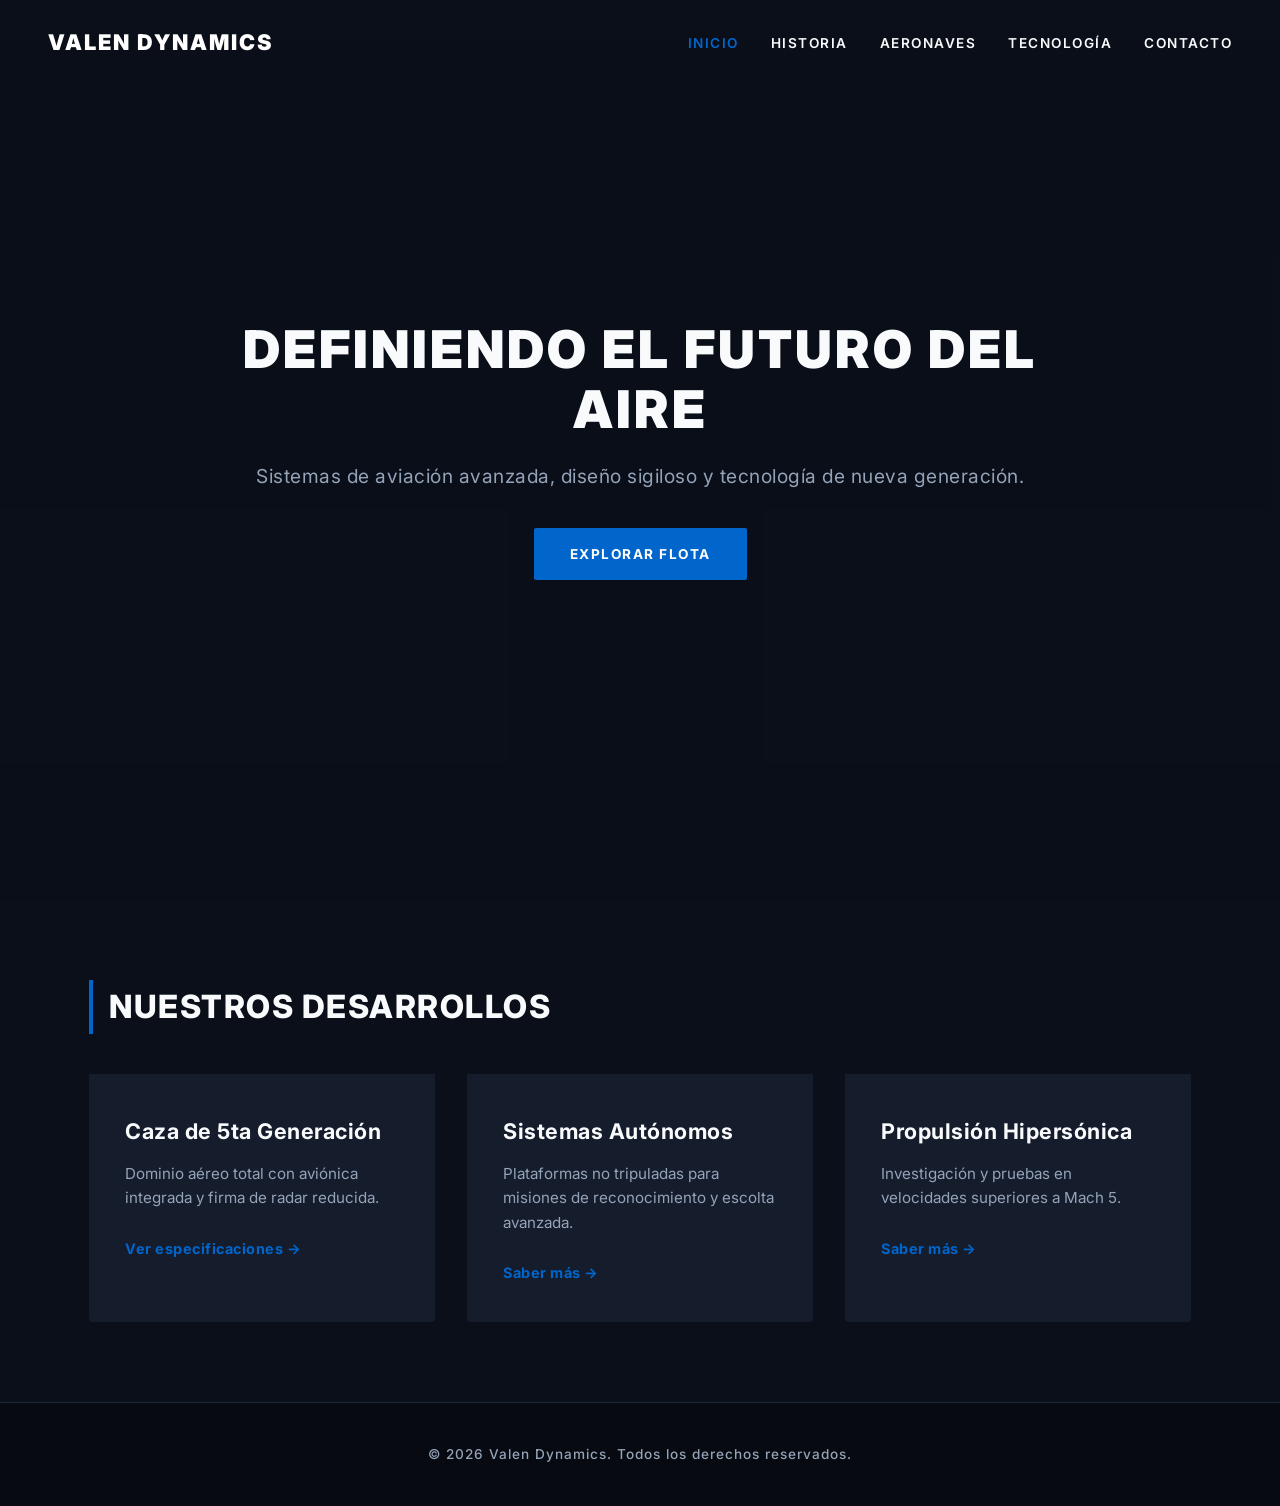
==== index.html @ d97ce1bd "Upgrade" ====
<!DOCTYPE html>
<html lang="es">
<head>
  <meta charset="UTF-8">
  <meta name="viewport" content="width=device-width, initial-scale=1.0">
  <title>Valen Dynamics - Innovación Aeroespacial</title>
  <link rel="stylesheet" href="styles.css">
</head>
<body>

  <!-- Navegación superior -->
  <header class="navbar">
    <div class="logo">
      <a href="index.html">VALEN DYNAMICS</a>
    </div>
    <nav>
      <ul class="nav-links">
        <li><a href="index.html" class="active">Inicio</a></li>
        <li><a href="pages/historia.html">Historia</a></li>
        <li><a href="pages/modelos.html">Aeronaves</a></li>
        <li><a href="pages/tecnologia.html">Tecnología</a></li>
        <li><a href="pages/contacto.html">Contacto</a></li>
      </ul>
    </nav>
  </header>

  <!-- Hero Section con Video de Fondo (valen35.mp4) -->
  <section class="hero">
    <video autoplay loop muted playsinline class="hero-video">
      <source src="assets/valen35.mp4" type="video/mp4">
      Tu navegador no soporta el formato de video.
    </video>
    <div class="hero-overlay"></div>
    <div class="hero-content">
      <h1>DEFINIENDO EL FUTURO DEL AIRE</h1>
      <p>Sistemas de aviación avanzada, diseño sigiloso y tecnología de nueva generación.</p>
      <a href="pages/modelos.html" class="btn-primary">Explorar Flota</a>
    </div>
  </section>

  <!-- Sección de Destacados estilo tarjeta -->
  <section class="features container">
    <h2>Nuestros Desarrollos</h2>
    <div class="cards-grid">

      <div class="card">
        <h3>Caza de 5ta Generación</h3>
        <p>Dominio aéreo total con aviónica integrada y firma de radar reducida.</p>
        <a href="pages/modelos.html#caza">Ver especificaciones &rarr;</a>
      </div>

      <div class="card">
        <h3>Sistemas Autónomos</h3>
        <p>Plataformas no tripuladas para misiones de reconocimiento y escolta avanzada.</p>
        <a href="pages/tecnologia.html#autonomos">Saber más &rarr;</a>
      </div>

      <div class="card">
        <h3>Propulsión Hipersónica</h3>
        <p>Investigación y pruebas en velocidades superiores a Mach 5.</p>
        <a href="pages/tecnologia.html#hipersonica">Saber más &rarr;</a>
      </div>

    </div>
  </section>

  <!-- Pie de página -->
  <footer>
    <p>&copy; 2026 Valen Dynamics. Todos los derechos reservados.</p>
  </footer>

</body>
</html>
---- styles.css ----
/* Importación de tipografía moderna (Inter) */
@import url('https://fonts.googleapis.com/css2?family=Inter:wght@300;400;500;600;700;800;900&display=swap');

/* Reset general y variables */
:root {
  --bg-dark: #0b0f19;
  --bg-card: #151c2c;
  --accent-blue: #0066cc;
  --accent-hover: #0052a3;
  --text-light: #f8fafc;
  --text-muted: #94a3b8;
  --border-color: #1e293b;
  --font-main: 'Inter', system-ui, -apple-system, BlinkMacSystemFont, sans-serif;
}

* {
  margin: 0;
  padding: 0;
  box-sizing: border-box;
}

body {
  font-family: var(--font-main);
  background-color: var(--bg-dark);
  color: var(--text-light);
  line-height: 1.7;
  -webkit-font-smoothing: antialiased;
}

/* Navbar transparente e integrada */
.navbar {
  position: absolute;
  top: 0;
  left: 0;
  width: 100%;
  display: flex;
  justify-content: space-between;
  align-items: center;
  padding: 1.5rem 3rem;
  z-index: 10;
  background: linear-gradient(180deg, rgba(11,15,25,0.95) 0%, rgba(11,15,25,0) 100%);
}

.logo a {
  font-size: 1.35rem;
  font-weight: 900;
  color: #fff;
  text-decoration: none;
  letter-spacing: 2px;
}

.nav-links {
  list-style: none;
  display: flex;
  gap: 2rem;
}

.nav-links a {
  color: var(--text-light);
  text-decoration: none;
  font-weight: 600;
  text-transform: uppercase;
  font-size: 0.85rem;
  letter-spacing: 1.5px;
  transition: color 0.3s ease;
}

.nav-links a:hover,
.nav-links a.active {
  color: var(--accent-blue);
}

/* Hero Section */
.hero {
  position: relative;
  height: 100vh;
  display: flex;
  align-items: center;
  justify-content: center;
  overflow: hidden;
  text-align: center;
}

.hero-video {
  position: absolute;
  top: 50%;
  left: 50%;
  min-width: 100%;
  min-height: 100%;
  width: auto;
  height: auto;
  z-index: 1;
  transform: translate(-50%, -50%);
  object-fit: cover;
}

.hero-overlay {
  position: absolute;
  top: 0;
  left: 0;
  width: 100%;
  height: 100%;
  background: rgba(11, 15, 25, 0.7);
  z-index: 2;
}

.hero-content {
  position: relative;
  z-index: 3;
  max-width: 850px;
  padding: 0 1rem;
}

.hero-content h1 {
  font-size: 3.25rem;
  font-weight: 900;
  letter-spacing: 3px;
  margin-bottom: 1.25rem;
  line-height: 1.15;
  text-transform: uppercase;
}

.hero-content p {
  font-size: 1.2rem;
  font-weight: 400;
  color: var(--text-muted);
  margin-bottom: 2.25rem;
  letter-spacing: 0.5px;
}

.btn-primary {
  display: inline-block;
  padding: 0.9rem 2.25rem;
  background-color: var(--accent-blue);
  color: #fff;
  text-decoration: none;
  font-weight: 700;
  letter-spacing: 1.5px;
  text-transform: uppercase;
  font-size: 0.85rem;
  border-radius: 2px;
  transition: background-color 0.3s ease;
}

.btn-primary:hover {
  background-color: var(--accent-hover);
}

/* Secciones Generales */
.container {
  max-width: 1150px;
  margin: 0 auto;
  padding: 5rem 1.5rem;
}

.features h2 {
  font-size: 2rem;
  font-weight: 800;
  margin-bottom: 2.5rem;
  letter-spacing: 1.5px;
  text-transform: uppercase;
  border-left: 4px solid var(--accent-blue);
  padding-left: 1rem;
}

.cards-grid {
  display: grid;
  grid-template-columns: repeat(auto-fit, minmax(300px, 1fr));
  gap: 2rem;
}

.card {
  background-color: var(--bg-card);
  padding: 2.25rem;
  border-top: 3px solid transparent;
  border-radius: 0 0 4px 4px;
  transition: transform 0.3s ease, border-color 0.3s ease;
}

.card:hover {
  transform: translateY(-5px);
  border-top-color: var(--accent-blue);
}

.card h3 {
  margin-bottom: 0.75rem;
  font-size: 1.35rem;
  font-weight: 700;
  letter-spacing: 0.5px;
}

.card p {
  color: var(--text-muted);
  margin-bottom: 1.5rem;
  font-size: 0.95rem;
  font-weight: 400;
  line-height: 1.6;
}

.card a {
  color: var(--accent-blue);
  text-decoration: none;
  font-weight: 700;
  font-size: 0.9rem;
  letter-spacing: 0.5px;
}

/* --- SUBPÁGINAS HEADER BASE (Con soporte para imagen de fondo) --- */
.page-header {
  padding: 10rem 1.5rem 4.5rem 1.5rem;
  background-color: var(--bg-card);
  background-position: center;
  background-size: cover;
  background-repeat: no-repeat;
  border-bottom: 1px solid var(--border-color);
  text-align: center;
}

.page-header h1 {
  font-size: 3rem;
  font-weight: 900;
  letter-spacing: 3px;
  margin-bottom: 0.5rem;
  text-transform: uppercase;
  color: #ffffff;
}

.page-header p {
  color: var(--text-muted);
  font-size: 1.15rem;
  font-weight: 400;
  letter-spacing: 0.5px;
}

/* --- CLASES INDIVIDUALES PARA LAS IMÁGENES DE CADA HEADER --- */

/* 1. Header de Historia */
.header-historia {
  background-image: linear-gradient(180deg, rgba(11, 15, 25, 0.75) 0%, rgba(11, 15, 25, 0.95) 100%), 
                    url('assets/Historia.webp');
}

/* 2. Header de Aeronaves / Modelos */
.header-modelos {
  background-image: linear-gradient(180deg, rgba(11, 15, 25, 0.75) 0%, rgba(11, 15, 25, 0.95) 100%), 
                    url('assets/Aeronaves.webp');
}

/* 3. Header de Tecnología */
.header-tecnologia {
  background-image: linear-gradient(180deg, rgba(11, 15, 25, 0.75) 0%, rgba(11, 15, 25, 0.95) 100%), 
                    url('assets/Tecnologia.jpg');
}

/* 4. Header de Contacto */
.header-contacto {
  background-image: linear-gradient(180deg, rgba(11, 15, 25, 0.75) 0%, rgba(11, 15, 25, 0.95) 100%), 
                    url('assets/Contacto.jpg');
}

/* Si tus HTML están dentro de una carpeta /pages/, ajusta las rutas en el CSS a: url('../assets/header-xxx.jpg') */


/* --- SECCIÓN HISTORIA (Jerarquía Visual Mejorada) --- */
.history-story {
  background-color: var(--bg-card);
  padding: 3rem;
  border-radius: 4px;
  border-left: 5px solid var(--accent-blue);
  margin-bottom: 4rem;
}

.history-story h2 {
  font-size: 2.25rem;
  font-weight: 800;
  letter-spacing: 1px;
  color: var(--text-light);
  margin-bottom: 0.3rem;
}

.subtitle-story {
  color: var(--accent-blue);
  font-weight: 700;
  text-transform: uppercase;
  letter-spacing: 1.5px;
  font-size: 0.85rem;
  margin-bottom: 2rem;
  display: block;
}

.history-story p {
  color: var(--text-light);
  line-height: 1.85;
  margin-bottom: 1.5rem;
  font-size: 1.05rem;
  font-weight: 300;
}

.history-story p strong {
  font-weight: 700;
  color: #fff;
}

/* Imagen Flotante Estilo Documento / Editorial */
.story-img-inline {
  float: right;
  width: 32%;
  max-width: 280px;
  height: auto;
  margin-left: 2rem;
  margin-bottom: 1.25rem;
  margin-top: 0.25rem;
  border-radius: 4px;
  border: 1px solid var(--border-color);
  box-shadow: 0 8px 20px rgba(0, 0, 0, 0.5);
}

.history-story::after {
  content: "";
  display: table;
  clear: both;
}

/* Fundadores */
.founders-section {
  margin-bottom: 4.5rem;
}

.founders-section h2 {
  font-size: 2rem;
  font-weight: 800;
  text-transform: uppercase;
  letter-spacing: 1.5px;
  border-left: 4px solid var(--accent-blue);
  padding-left: 0.85rem;
  margin-bottom: 0.25rem;
}

.section-desc {
  color: var(--text-muted);
  margin-bottom: 2.5rem;
  padding-left: 1rem;
  font-size: 0.95rem;
  font-weight: 500;
  text-transform: uppercase;
  letter-spacing: 1px;
}

.founder-card h3 {
  font-size: 1.4rem;
  font-weight: 800;
  margin-bottom: 0.25rem;
}

.founder-role {
  color: var(--accent-blue);
  font-size: 0.75rem;
  font-weight: 800;
  text-transform: uppercase;
  letter-spacing: 1.2px;
  margin-bottom: 1.25rem;
  display: block;
}

.founder-img {
  width: 100%;
  height: 220px;
  object-fit: cover;
  border-radius: 4px;
  margin-bottom: 1.25rem;
  border: 1px solid var(--border-color);
}

/* Línea de Tiempo */
.timeline-section h2 {
  font-size: 2rem;
  font-weight: 800;
  text-transform: uppercase;
  letter-spacing: 1.5px;
  border-left: 4px solid var(--accent-blue);
  padding-left: 0.85rem;
  margin-bottom: 2.5rem;
}

.timeline {
  display: flex;
  flex-direction: column;
  gap: 1.75rem;
}

.timeline-item {
  background-color: var(--bg-card);
  padding: 2.25rem;
  border-left: 4px solid var(--accent-blue);
  border-radius: 0 4px 4px 0;
  transition: transform 0.3s ease, background-color 0.3s ease;
}

.timeline-item:hover {
  transform: translateX(6px);
  background-color: #1a2336;
}

.timeline-year {
  display: inline-block;
  background-color: var(--accent-blue);
  color: #fff;
  font-weight: 800;
  font-size: 0.8rem;
  padding: 0.25rem 0.65rem;
  border-radius: 2px;
  margin-bottom: 0.85rem;
  letter-spacing: 1.2px;
  text-transform: uppercase;
}

.timeline-item h3 {
  font-size: 1.4rem;
  font-weight: 700;
  color: var(--text-light);
  margin-bottom: 0.5rem;
  letter-spacing: 0.5px;
}

.timeline-item p {
  color: var(--text-muted);
  font-size: 0.98rem;
  font-weight: 300;
  line-height: 1.7;
}

/* Formulario */
.form-group {
  margin-bottom: 1.5rem;
}

.form-group label {
  display: block;
  margin-bottom: 0.5rem;
  font-weight: 600;
  font-size: 0.9rem;
}

.form-group input,
.form-group textarea {
  width: 100%;
  padding: 0.85rem;
  background: #1e293b;
  border: 1px solid #334155;
  color: #fff;
  border-radius: 4px;
  font-family: var(--font-main);
}

.form-group input:focus,
.form-group textarea:focus {
  outline: 1px solid var(--accent-blue);
}

/* Footer */
footer {
  text-align: center;
  padding: 2.5rem;
  background-color: #070a11;
  color: var(--text-muted);
  font-size: 0.85rem;
  font-weight: 500;
  letter-spacing: 1px;
  border-top: 1px solid var(--border-color);
}

/* Adaptación Responsive */
@media (max-width: 650px) {
  .story-img-inline {
    float: none;
    display: block;
    width: 100%;
    max-width: 100%;
    margin: 0 0 1.5rem 0;
  }

  .history-story {
    padding: 1.75rem;
  }
}
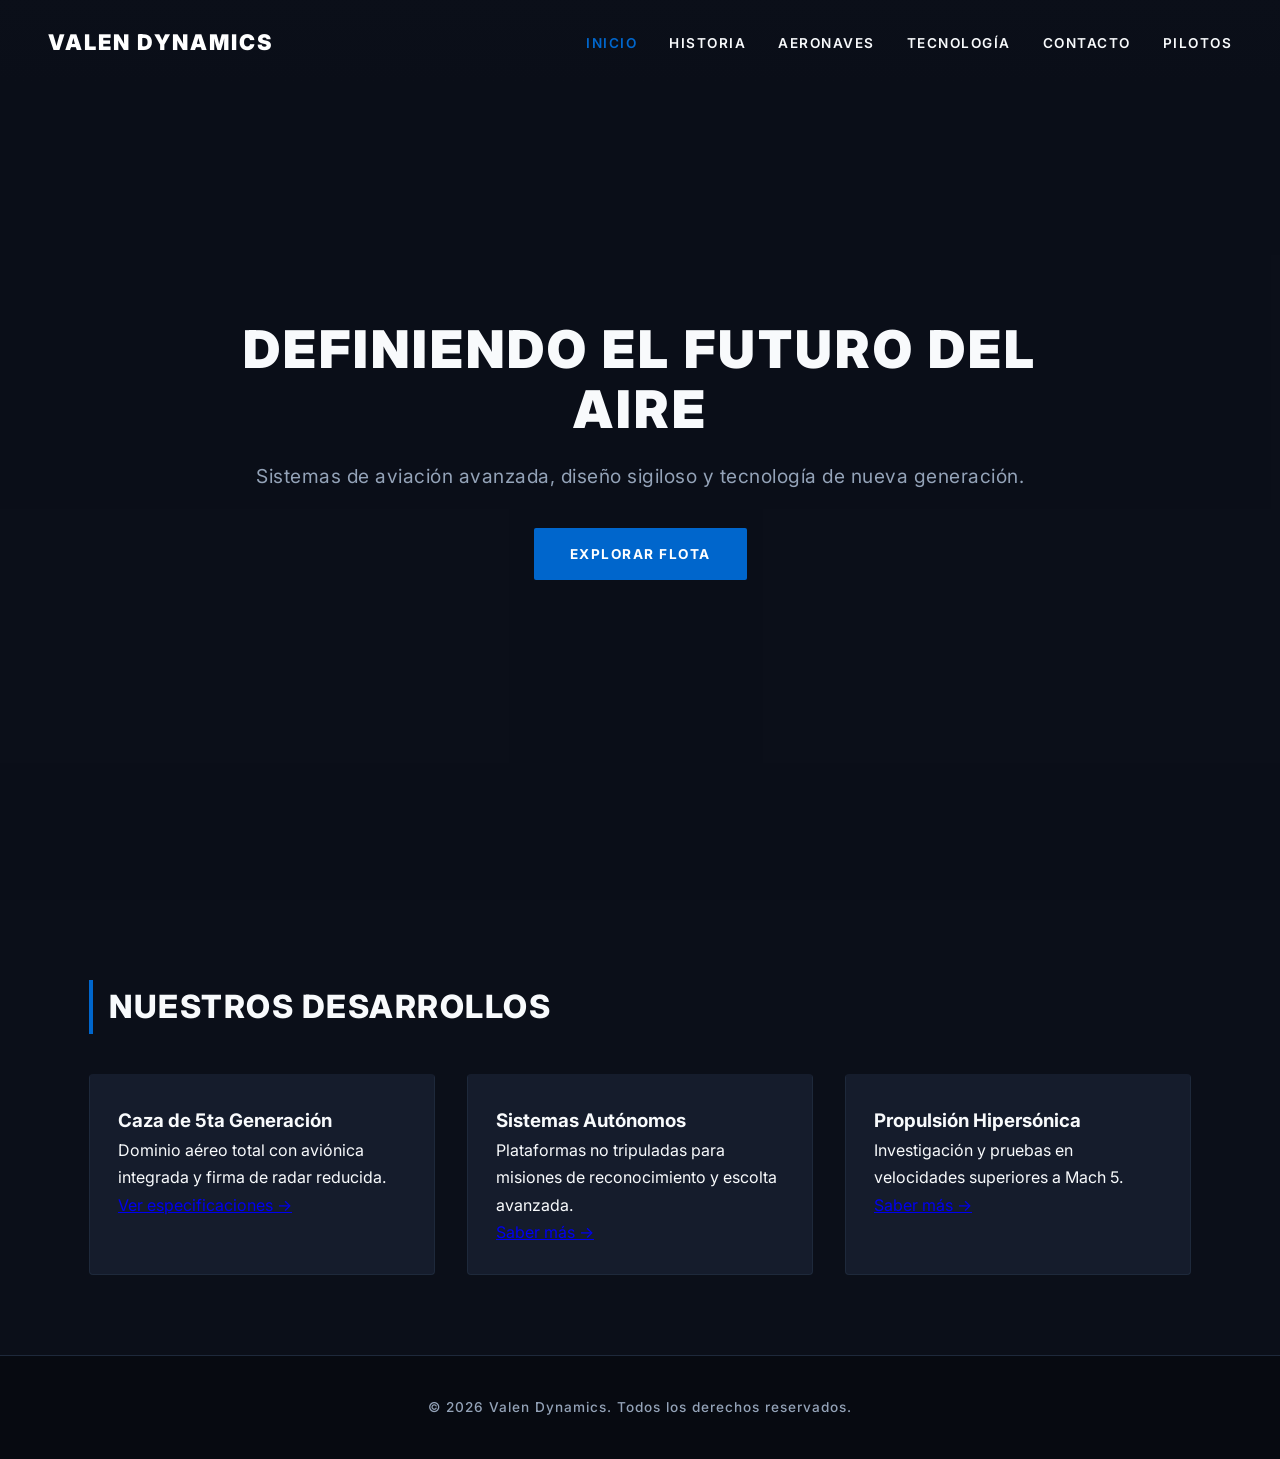
==== commit be80fedc: "solucion" ====
--- a/index.html
+++ b/index.html
@@ -20,6 +20,7 @@
         <li><a href="pages/modelos.html">Aeronaves</a></li>
         <li><a href="pages/tecnologia.html">Tecnología</a></li>
         <li><a href="pages/contacto.html">Contacto</a></li>
+        <li><a href="pages/pilotos.html">Pilotos</a></li>
       </ul>
     </nav>
   </header>
--- a/styles.css
+++ b/styles.css
@@ -146,7 +146,7 @@
   background-color: var(--accent-hover);
 }
 
-/* Secciones Generales */
+/* Contenedores y Secciones Generales */
 .container {
   max-width: 1150px;
   margin: 0 auto;
@@ -163,49 +163,103 @@
   padding-left: 1rem;
 }
 
+/* GRILLA Y TARJETAS */
 .cards-grid {
   display: grid;
   grid-template-columns: repeat(auto-fit, minmax(300px, 1fr));
   gap: 2rem;
+  align-items: stretch;
 }
 
 .card {
   background-color: var(--bg-card);
-  padding: 2.25rem;
+  padding: 1.75rem; /* Otorga espacio interno a las tarjetas solo de texto */
+  border: 1px solid var(--border-color);
   border-top: 3px solid transparent;
-  border-radius: 0 0 4px 4px;
-  transition: transform 0.3s ease, border-color 0.3s ease;
+  border-radius: 4px;
+  overflow: hidden;
+  display: flex;
+  flex-direction: column;
+  transition: transform 0.3s ease, border-color 0.3s ease, box-shadow 0.3s ease;
+}
+
+/* Si la tarjeta tiene imagen, resetea el padding contenedor */
+.card:has(.card-img-wrapper) {
+  padding: 0;
 }
 
 .card:hover {
   transform: translateY(-5px);
   border-top-color: var(--accent-blue);
-}
-
-.card h3 {
-  margin-bottom: 0.75rem;
+  box-shadow: 0 10px 25px rgba(0, 0, 0, 0.4);
+}
+
+/* --- FIX EXACTO PARA EL HTML DE PILOTOS CON card-img-wrapper --- */
+.card-img-wrapper {
+  width: 100%;
+  height: 250px;
+  overflow: hidden;
+  position: relative;
+  background-color: #0d121f;
+  border-bottom: 1px solid var(--border-color);
+}
+
+.card-img-wrapper img,
+.founder-img {
+  width: 100%;
+  height: 100%;
+  object-fit: cover;
+  object-position: center 20%;
+  display: block;
+  transition: transform 0.5s ease;
+}
+
+.card:hover .card-img-wrapper img {
+  transform: scale(1.05);
+}
+
+/* CUERPO DE LA TARJETA */
+.card-body {
+  padding: 1.75rem;
+  flex-grow: 1;
+  display: flex;
+  flex-direction: column;
+}
+
+.card > .card-body {
+  padding: 0;
+}
+
+.card-body h3 {
+  margin-bottom: 0.35rem;
   font-size: 1.35rem;
   font-weight: 700;
   letter-spacing: 0.5px;
 }
 
-.card p {
+.founder-role {
+  color: var(--accent-blue);
+  font-size: 0.75rem;
+  font-weight: 800;
+  text-transform: uppercase;
+  letter-spacing: 1.2px;
+  margin-bottom: 1.25rem;
+  display: block;
+}
+
+.card-body p {
   color: var(--text-muted);
-  margin-bottom: 1.5rem;
+  margin-bottom: 1rem;
   font-size: 0.95rem;
   font-weight: 400;
   line-height: 1.6;
 }
 
-.card a {
-  color: var(--accent-blue);
-  text-decoration: none;
-  font-weight: 700;
-  font-size: 0.9rem;
-  letter-spacing: 0.5px;
-}
-
-/* --- SUBPÁGINAS HEADER BASE (Con soporte para imagen de fondo) --- */
+.card-body p strong {
+  color: var(--text-light);
+}
+
+/* SUBPÁGINAS HEADER BASE */
 .page-header {
   padding: 10rem 1.5rem 4.5rem 1.5rem;
   background-color: var(--bg-card);
@@ -232,36 +286,32 @@
   letter-spacing: 0.5px;
 }
 
-/* --- CLASES INDIVIDUALES PARA LAS IMÁGENES DE CADA HEADER --- */
-
-/* 1. Header de Historia */
+/* HEADERS ESPECÍFICOS */
+.header-pilotos {
+  background-image: linear-gradient(180deg, rgba(11, 15, 25, 0.75) 0%, rgba(11, 15, 25, 0.95) 100%), 
+                    url('assets/Pilotos.jpg');
+}
+.header-modelos {
+  background-image: linear-gradient(180deg, rgba(11, 15, 25, 0.75) 0%, rgba(11, 15, 25, 0.95) 100%), 
+                    url('assets/Aeronaves.webp');
+}
+
 .header-historia {
   background-image: linear-gradient(180deg, rgba(11, 15, 25, 0.75) 0%, rgba(11, 15, 25, 0.95) 100%), 
                     url('assets/Historia.webp');
 }
 
-/* 2. Header de Aeronaves / Modelos */
-.header-modelos {
-  background-image: linear-gradient(180deg, rgba(11, 15, 25, 0.75) 0%, rgba(11, 15, 25, 0.95) 100%), 
-                    url('assets/Aeronaves.webp');
-}
-
-/* 3. Header de Tecnología */
 .header-tecnologia {
   background-image: linear-gradient(180deg, rgba(11, 15, 25, 0.75) 0%, rgba(11, 15, 25, 0.95) 100%), 
                     url('assets/Tecnologia.jpg');
 }
 
-/* 4. Header de Contacto */
 .header-contacto {
   background-image: linear-gradient(180deg, rgba(11, 15, 25, 0.75) 0%, rgba(11, 15, 25, 0.95) 100%), 
                     url('assets/Contacto.jpg');
 }
 
-/* Si tus HTML están dentro de una carpeta /pages/, ajusta las rutas en el CSS a: url('../assets/header-xxx.jpg') */
-
-
-/* --- SECCIÓN HISTORIA (Jerarquía Visual Mejorada) --- */
+/* SECCIÓN HISTORIA */
 .history-story {
   background-color: var(--bg-card);
   padding: 3rem;
@@ -301,7 +351,6 @@
   color: #fff;
 }
 
-/* Imagen Flotante Estilo Documento / Editorial */
 .story-img-inline {
   float: right;
   width: 32%;
@@ -321,7 +370,7 @@
   clear: both;
 }
 
-/* Fundadores */
+/* FUNDADORES / INTEGRANTES */
 .founders-section {
   margin-bottom: 4.5rem;
 }
@@ -346,32 +395,7 @@
   letter-spacing: 1px;
 }
 
-.founder-card h3 {
-  font-size: 1.4rem;
-  font-weight: 800;
-  margin-bottom: 0.25rem;
-}
-
-.founder-role {
-  color: var(--accent-blue);
-  font-size: 0.75rem;
-  font-weight: 800;
-  text-transform: uppercase;
-  letter-spacing: 1.2px;
-  margin-bottom: 1.25rem;
-  display: block;
-}
-
-.founder-img {
-  width: 100%;
-  height: 220px;
-  object-fit: cover;
-  border-radius: 4px;
-  margin-bottom: 1.25rem;
-  border: 1px solid var(--border-color);
-}
-
-/* Línea de Tiempo */
+/* LÍNEA DE TIEMPO */
 .timeline-section h2 {
   font-size: 2rem;
   font-weight: 800;
@@ -429,7 +453,7 @@
   line-height: 1.7;
 }
 
-/* Formulario */
+/* FORMULARIO */
 .form-group {
   margin-bottom: 1.5rem;
 }
@@ -457,7 +481,7 @@
   outline: 1px solid var(--accent-blue);
 }
 
-/* Footer */
+/* FOOTER */
 footer {
   text-align: center;
   padding: 2.5rem;
@@ -469,8 +493,18 @@
   border-top: 1px solid var(--border-color);
 }
 
-/* Adaptación Responsive */
+/* RESPONSIVE */
 @media (max-width: 650px) {
+  .navbar {
+    padding: 1.25rem 1.5rem;
+    flex-direction: column;
+    gap: 1rem;
+  }
+
+  .nav-links {
+    gap: 1rem;
+  }
+
   .story-img-inline {
     float: none;
     display: block;
